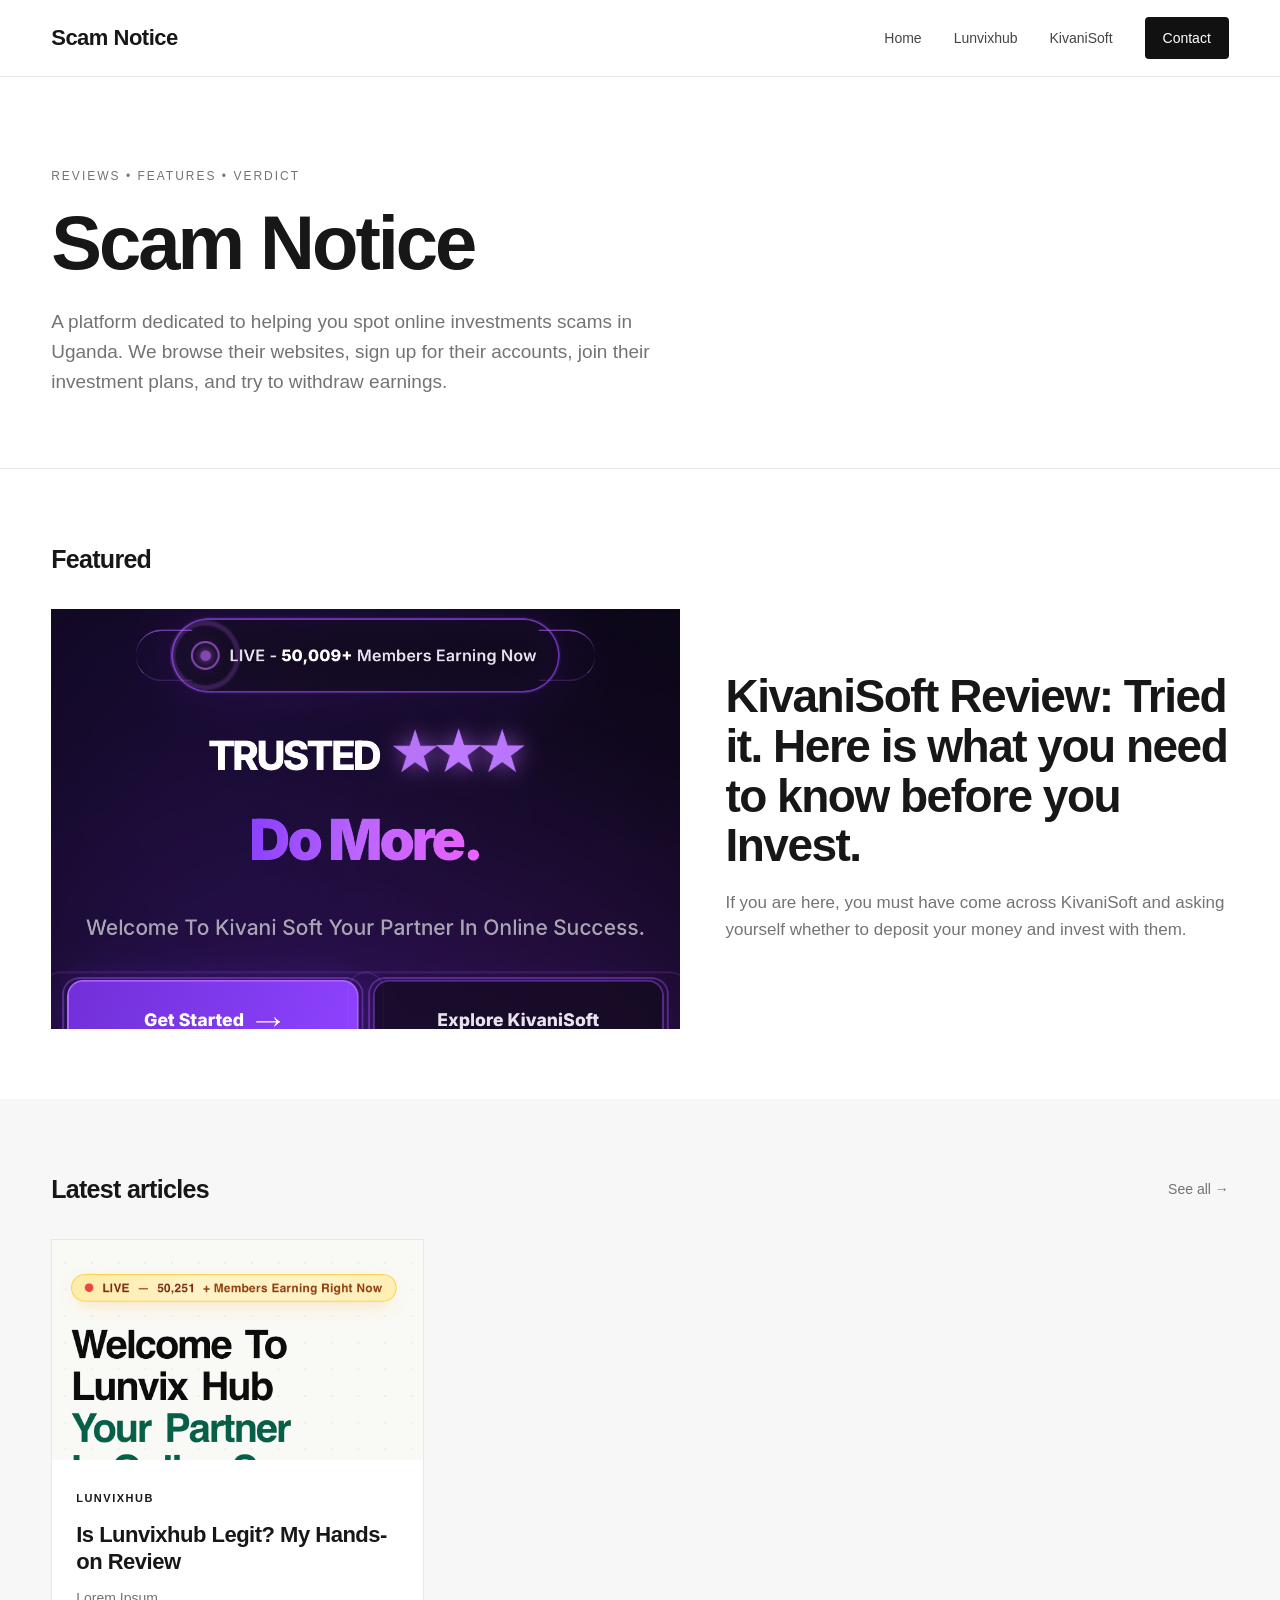
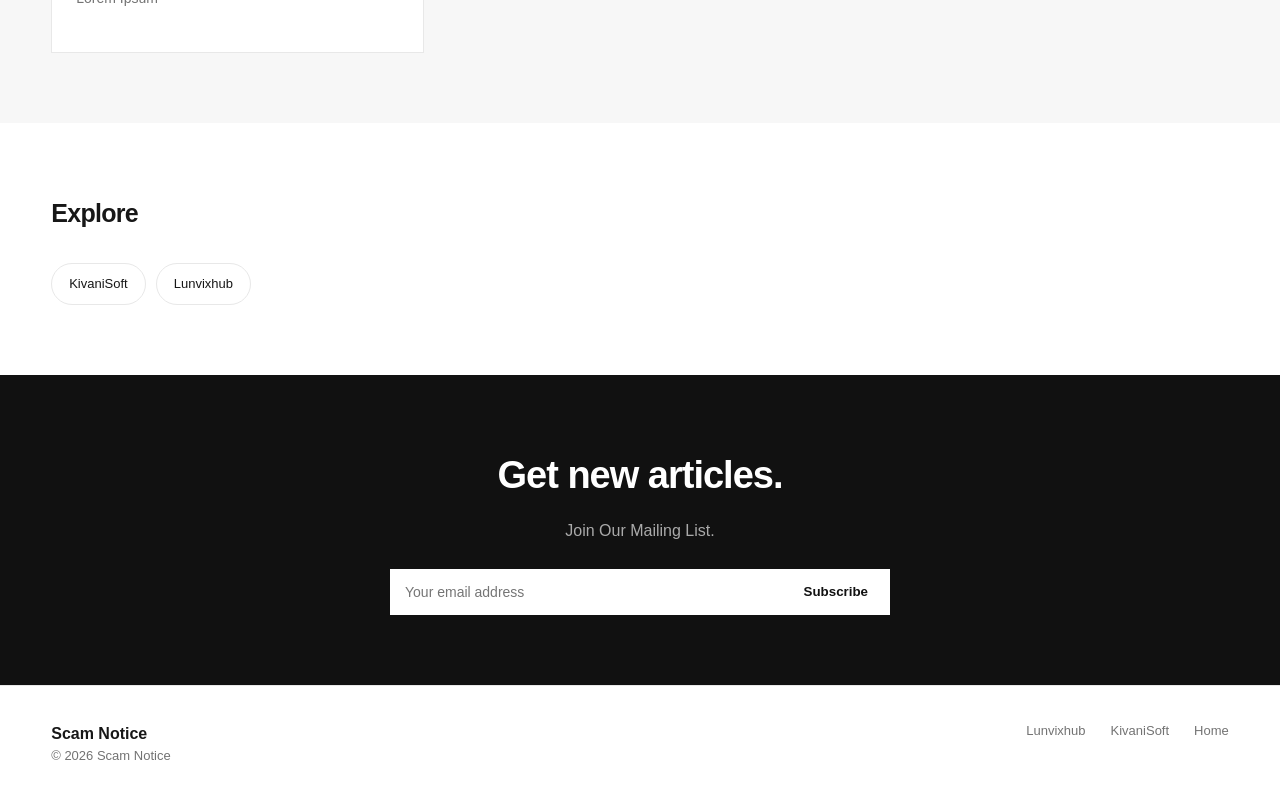
==== index.html @ 10697731 "Add files via upload" ====
<!DOCTYPE html>
<html lang="en">

<head>
    <meta charset="UTF-8">
    <meta name="viewport" content="width=device-width, initial-scale=1.0">

    <title>Scam Notice — Uganda online investment schemes: Legit or Scam?</title>
    <meta name="description" content="A platform dedicated to helping you spot online investments scams in Uganda. We browse their websites, sign up for their accounts, join their investment plans, and try to withdraw earnings.">
    <link rel="stylesheet" href="style.css">

    <meta property="og:title" content="Scam Notice — Uganda online investment schemes: Legit or Scam?">
    <meta property="og:description" content="A platform dedicated to helping you spot online investments scams in Uganda. We browse their websites, sign up for their accounts, join their investment plans, and try to withdraw earnings.">
    <meta property="og:url" content="https://scamnotice.site/">

    <script type="application/ld+json">
    {
        "@context": "https://schema.org",
        "@graph": [
        {
            "@type": "Finance",
            "@id": "https://scamnotice.site/",
            "name": "Scam Notice",
            "url": "https://scamnotice.site/",
            "applicationCategory": "Finance",
            "operatingSystem": "All",
            "description": "A platform dedicated to helping you spot online investments scams in Uganda. We browse their websites, sign up for their accounts, join their investment plans, and try to withdraw earnings.",
            
        },
        {
            "@type": "Organization",
            "@id": "https://scamnotice.site/",
            "name": "Scam Notice",
            "url": "https://scamnotice.site/",
            "knowsAbout": ["Kivanisoft", "Ninosah", "Lunvixhub", "Nexio Trader"]
        }
        ]
    }
  </script>

</head>

<body>

    <header>
        <div class="container nav">

            <a href="#" class="logo">
                Scam Notice
            </a>

            <button class="menu-btn" id="menuBtn">
                ☰
            </button>

            <nav class="nav-links" id="navLinks">
                <a href="index.html">Home</a>
                <a href="lunvixhub-article.html">Lunvixhub</a>
                <a href="kivanisoft-article.html">KivaniSoft</a>
                <a href="mailto:josephkato78@gmail.com" class="subscribe-btn">
                    Contact
                </a>
            </nav>

        </div>
    </header>


    <main>

        <!-- HERO -->

        <section class="hero">
            <div class="container">

                <div class="hero-inner">

                    <div class="eyebrow">
                        Reviews • Features • Verdict
                    </div>

                    <h1>
                        Scam Notice
                    </h1>

                    <p>
                        A platform dedicated to helping you spot online investments scams in Uganda. We browse their
                        websites,
                        sign up for their accounts, join their investment plans, and try to withdraw earnings.
                    </p>

                </div>

            </div>
        </section>


        <!-- FEATURED ARTICLE -->

        <section class="section">

            <div class="container">

                <div class="section-header">
                    <h2 class="section-title">
                        Featured
                    </h2>

                </div>


                <article class="featured">

                    <a href="kivanisoft-article.html">
                        <div class="featured-image">
                            <img src="kivanisoft-homepage.jpeg"
                                alt="Kivanisoft homepage">
                        </div>
                    </a>


                    <div>



                        <h2>
                            KivaniSoft Review: Tried it. Here is what you need to know before you Invest.
                        </h2>

                        <p class="featured-description">
                            If you are here, you must have come across KivaniSoft and asking yourself whether to deposit
                            your money and invest with them.
                        </p>

                    </div>

                </article>

            </div>

        </section>


        <!-- ARTICLES -->

        <section class="section articles" id="articles">

            <div class="container">

                <div class="section-header">

                    <h2 class="section-title">
                        Latest articles
                    </h2>

                    <a href="#" class="view-all">
                        See all →
                    </a>

                </div>


                <div class="article-grid">


                    <article class="article-card">

                        <a href="lunvixhub-article.html">

                            <div class="article-image">
                                <img src="lunvixhub-homepage.jpeg"
                                    alt="Lunvixhub Homepage">
                            </div>

                            <div class="article-content" id="lunvixhub">

                                <div class="category">
                                    LUNVIXHUB
                                </div>

                                <h3>
                                    Is Lunvixhub Legit? My Hands-on Review
                                </h3>

                                <p>
                                    Lorem Ipsum
                                </p>

                            </div>

                        </a>

                    </article>

                </div>

            </div>

        </section>


        <!-- CATEGORIES -->

        <section class="section" id="categories">

            <div class="container">

                <div class="section-header">

                    <h2 class="section-title">
                        Explore
                    </h2>

                </div>

                <div class="categories">

                    <a href="kivanisoft-article.html" class="category-pill">
                        KivaniSoft
                    </a>

                    <a href="lunvixhub-article.html" class="category-pill">
                        Lunvixhub
                    </a>



                </div>

            </div>

        </section>


        <!-- NEWSLETTER -->

        <section class="newsletter" id="newsletter">

            <div class="newsletter-inner">

                <h2>
                    Get new articles.
                </h2>

                <p>
                    Join Our Mailing List.
                </p>

                <form class="newsletter-form">

                    <input type="email" placeholder="Your email address" required>

                    <button type="submit">
                        Subscribe
                    </button>

                </form>

            </div>

        </section>

    </main>


    <!-- FOOTER -->

    <footer id="about">

        <div class="container">

            <div class="footer-inner">

                <div>

                    <div class="footer-logo">
                        Scam Notice
                    </div>

                    <div class="copyright">
                        © 2026 Scam Notice
                    </div>

                </div>

                <div class="footer-links">
                    <a href="lunvixhub-article.html">Lunvixhub</a>
                    <a href="kivanisoft-article.html">KivaniSoft</a>
                    <a href="#">Home</a>
                </div>

            </div>

        </div>

    </footer>

</body>
<script src="script.js"></script>

</html>
---- style.css ----
* {
        margin: 0;
        padding: 0;
        box-sizing: border-box;
    }

    :root {
        --bg: #ffffff;
        --text: #171717;
        --muted: #737373;
        --border: #e8e8e8;
        --soft: #f7f7f7;
        --accent: #111111;
        --max: 1180px;
    }

    html {
        scroll-behavior: smooth;
    }

    body {
        font-family: Arial, Helvetica, sans-serif;
        background: var(--bg);
        color: var(--text);
        line-height: 1.6;
    }
    .images {
        aspect-ratio: 3.5/2.5;
        object-fit: cover;
    }
    a {
        color: inherit;
        text-decoration: none;
    }

    img {
        width: 100%;
        display: block;
    }

    .container {
        width: min(92%, var(--max));
        margin: auto;
    }

    /* ================= HEADER ================= */

    header {
        border-bottom: 1px solid var(--border);
        position: sticky;
        top: 0;
        background: rgba(255,255,255,0.96);
        z-index: 100;
    }

    .nav {
        height: 76px;
        display: flex;
        align-items: center;
        justify-content: space-between;
    }

    .logo {
        font-size: 22px;
        font-weight: 700;
        letter-spacing: -0.5px;
    }

    .nav-links {
        display: flex;
        gap: 32px;
        align-items: center;
    }

    .nav-links a {
        font-size: 14px;
        color: #444;
    }

    .nav-links a:hover {
        color: #000;
    }

    .subscribe-btn {
        background: #111;
        color: white !important;
        padding: 10px 18px;
        border-radius: 4px;
    }

    .menu-btn {
        display: none;
        border: none;
        background: none;
        font-size: 26px;
        cursor: pointer;
    }

    /* ================= HERO ================= */

    .hero {
        padding: 90px 0 70px;
        border-bottom: 1px solid var(--border);
    }

    .hero-inner {
        max-width: 850px;
    }

    .eyebrow {
        text-transform: uppercase;
        font-size: 12px;
        letter-spacing: 2px;
        color: var(--muted);
        margin-bottom: 18px;
    }

    .hero h1 {
        font-size: clamp(42px, 7vw, 76px);
        line-height: 1.02;
        letter-spacing: -3px;
        margin-bottom: 25px;
    }

    .hero p {
        max-width: 650px;
        font-size: 19px;
        color: var(--muted);
    }

    /* ================= FEATURED ================= */

    .section {
        padding: 70px 0;
    }

    .section-header {
        display: flex;
        justify-content: space-between;
        align-items: center;
        margin-bottom: 30px;
    }

    .section-title {
        font-size: 25px;
        letter-spacing: -0.7px;
    }

    .view-all {
        font-size: 14px;
        color: var(--muted);
    }

    .featured {
        display: grid;
        grid-template-columns: 1.25fr 1fr;
        gap: 45px;
        align-items: center;
    }

    .featured-image {
        height: 420px;
        background: #eaeaea;
        overflow: hidden;
    }

    .featured-image img {
        height: 100%;
        object-fit: cover;
    }

    .category {
        display: inline-block;
        font-size: 11px;
        text-transform: uppercase;
        letter-spacing: 1.5px;
        font-weight: 700;
        margin-bottom: 15px;
    }

    .featured h2 {
        font-size: clamp(30px, 4vw, 46px);
        line-height: 1.08;
        letter-spacing: -1.5px;
        margin-bottom: 18px;
    }

    .featured-description {
        color: var(--muted);
        font-size: 17px;
        margin-bottom: 22px;
    }

    .meta {
        color: var(--muted);
        font-size: 13px;
    }

    /* ================= ARTICLES ================= */

    .articles {
        background: var(--soft);
    }

    .article-grid {
        display: grid;
        grid-template-columns: repeat(3, 1fr);
        gap: 30px;
    }

    .article-card {
        background: white;
        border: 1px solid var(--border);
    }

    .article-image {
        height: 220px;
        background: #ddd;
        overflow: hidden;
    }

    .article-image img {
        height: 100%;
        object-fit: cover;
        transition: transform .3s ease;
    }

    .article-card:hover img {
        transform: scale(1.03);
    }

    .article-content {
        padding: 24px;
    }

    .article-card h3 {
        font-size: 22px;
        line-height: 1.2;
        letter-spacing: -.5px;
        margin-bottom: 12px;
    }

    .article-card p {
        color: var(--muted);
        font-size: 14px;
        margin-bottom: 18px;
    }

    /* ================= CATEGORIES ================= */

    .categories {
        display: flex;
        gap: 10px;
        flex-wrap: wrap;
    }

    .category-pill {
        border: 1px solid var(--border);
        padding: 10px 17px;
        font-size: 13px;
        border-radius: 30px;
        transition: .2s;
    }

    .category-pill:hover {
        background: #111;
        color: white;
        border-color: #111;
    }

    /* ================= NEWSLETTER ================= */

    .newsletter {
        background: #111;
        color: white;
        padding: 70px 30px;
        text-align: center;
    }

    .newsletter-inner {
        max-width: 650px;
        margin: auto;
    }

    .newsletter h2 {
        font-size: 38px;
        letter-spacing: -1px;
        margin-bottom: 12px;
    }

    .newsletter p {
        color: #aaa;
        margin-bottom: 25px;
    }

    .newsletter-form {
        display: flex;
        max-width: 500px;
        margin: auto;
    }

    .newsletter-form input {
        flex: 1;
        padding: 15px;
        border: none;
        outline: none;
        font-size: 14px;
    }

    .newsletter-form button {
        padding: 15px 22px;
        border: none;
        background: white;
        color: #111;
        font-weight: 700;
        cursor: pointer;
    }

    /* ================= FOOTER ================= */

    footer {
        border-top: 1px solid var(--border);
        padding: 35px 0;
    }

    .footer-inner {
        display: flex;
        justify-content: space-between;
        gap: 30px;
    }

    .footer-logo {
        font-weight: 700;
    }

    .footer-links {
        display: flex;
        gap: 25px;
        font-size: 13px;
        color: var(--muted);
    }

    .copyright {
        color: var(--muted);
        font-size: 13px;
    }

    /* ================= MOBILE ================= */

    @media (max-width: 800px) {

        .nav {
            height: 68px;
        }

        .menu-btn {
            display: block;
        }

        .nav-links {
            position: absolute;
            top: 68px;
            left: 0;
            width: 100%;
            background: white;
            border-bottom: 1px solid var(--border);

            display: none;
            flex-direction: column;
            align-items: flex-start;
            padding: 25px 4%;
            gap: 20px;
        }

        .nav-links.active {
            display: flex;
        }

        .subscribe-btn {
            width: 100%;
            text-align: center;
        }

        .hero {
            padding: 60px 0;
        }

        .hero h1 {
            letter-spacing: -2px;
        }

        .featured {
            grid-template-columns: 1fr;
            gap: 25px;
        }

        .featured-image {
            height: 280px;
        }

        .article-grid {
            grid-template-columns: 1fr;
        }

        .article-image {
            height: 240px;
        }

        .section {
            padding: 50px 0;
        }

        .section-header {
            margin-bottom: 22px;
        }

        .newsletter {
            padding: 55px 20px;
        }

        .newsletter h2 {
            font-size: 30px;
        }

        .newsletter-form {
            flex-direction: column;
            gap: 8px;
        }

        .footer-inner {
            flex-direction: column;
        }

        .footer-links {
            flex-wrap: wrap;
        }
    }
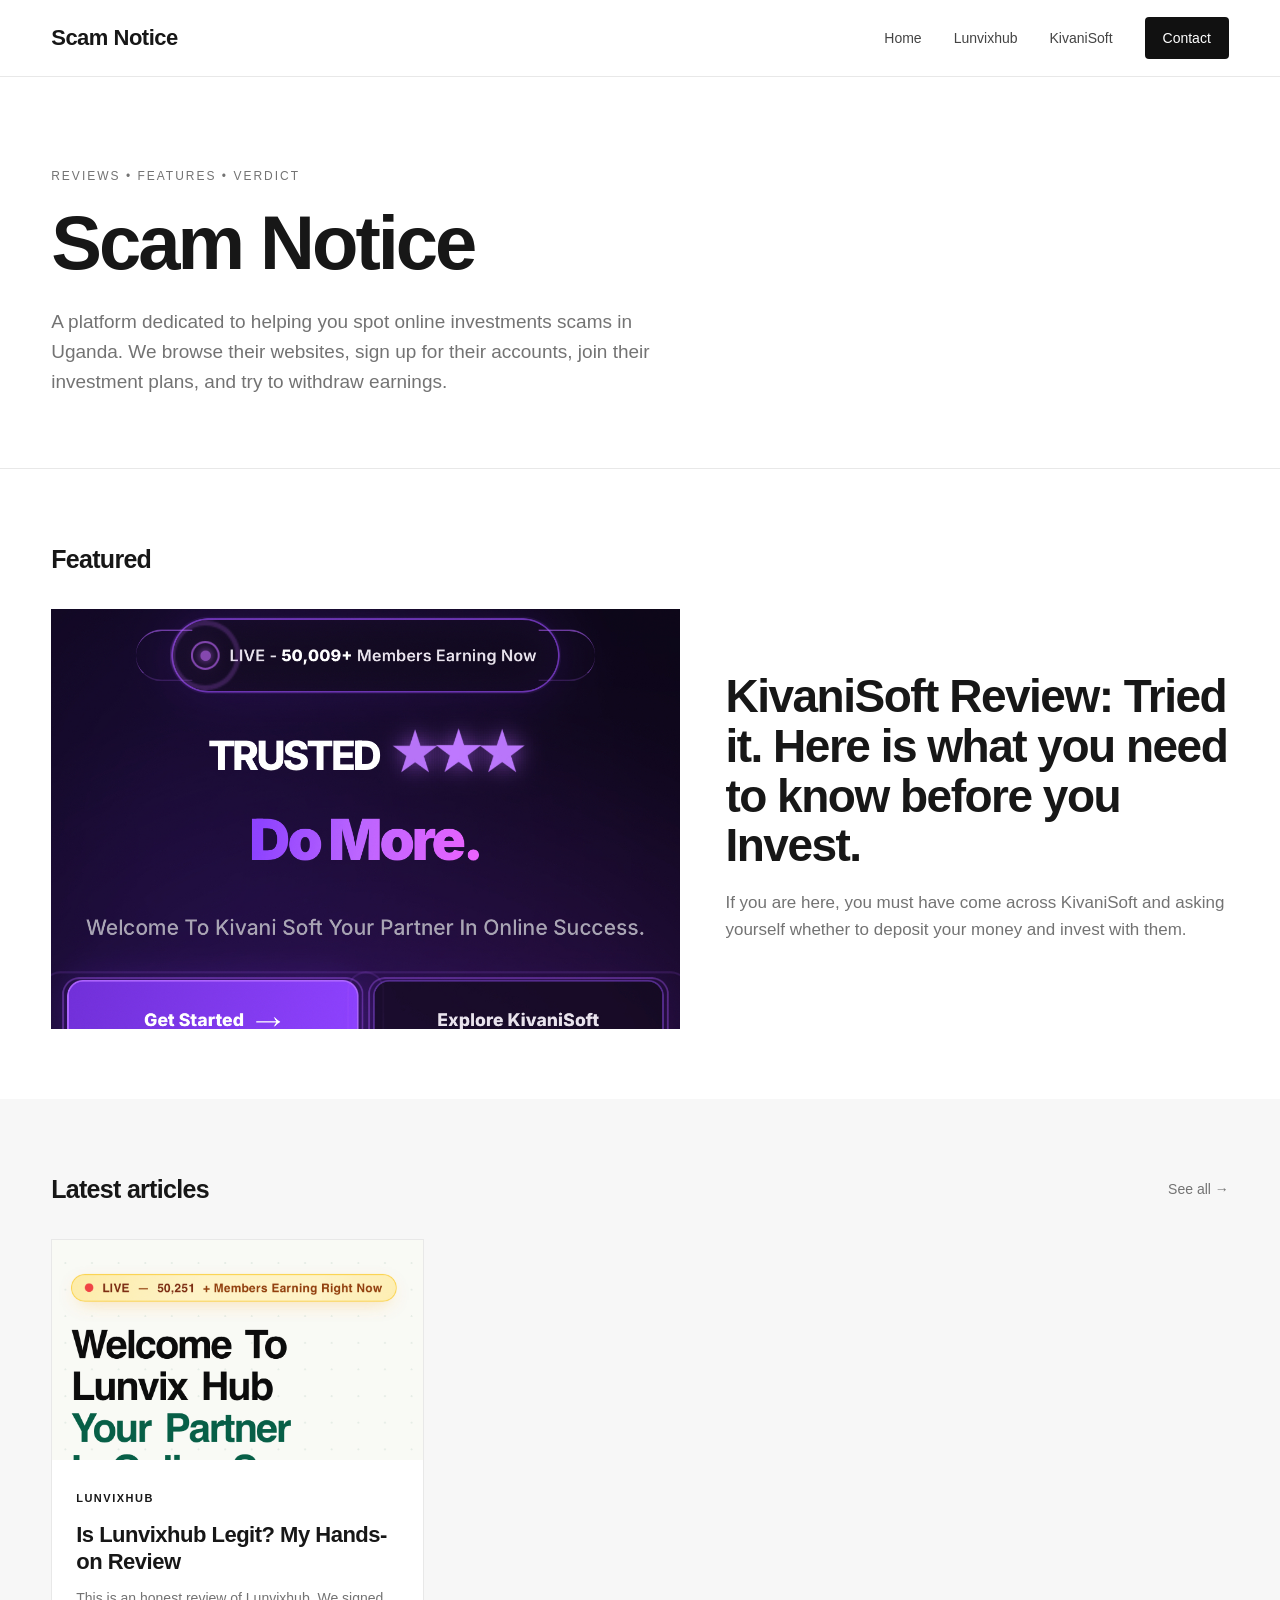
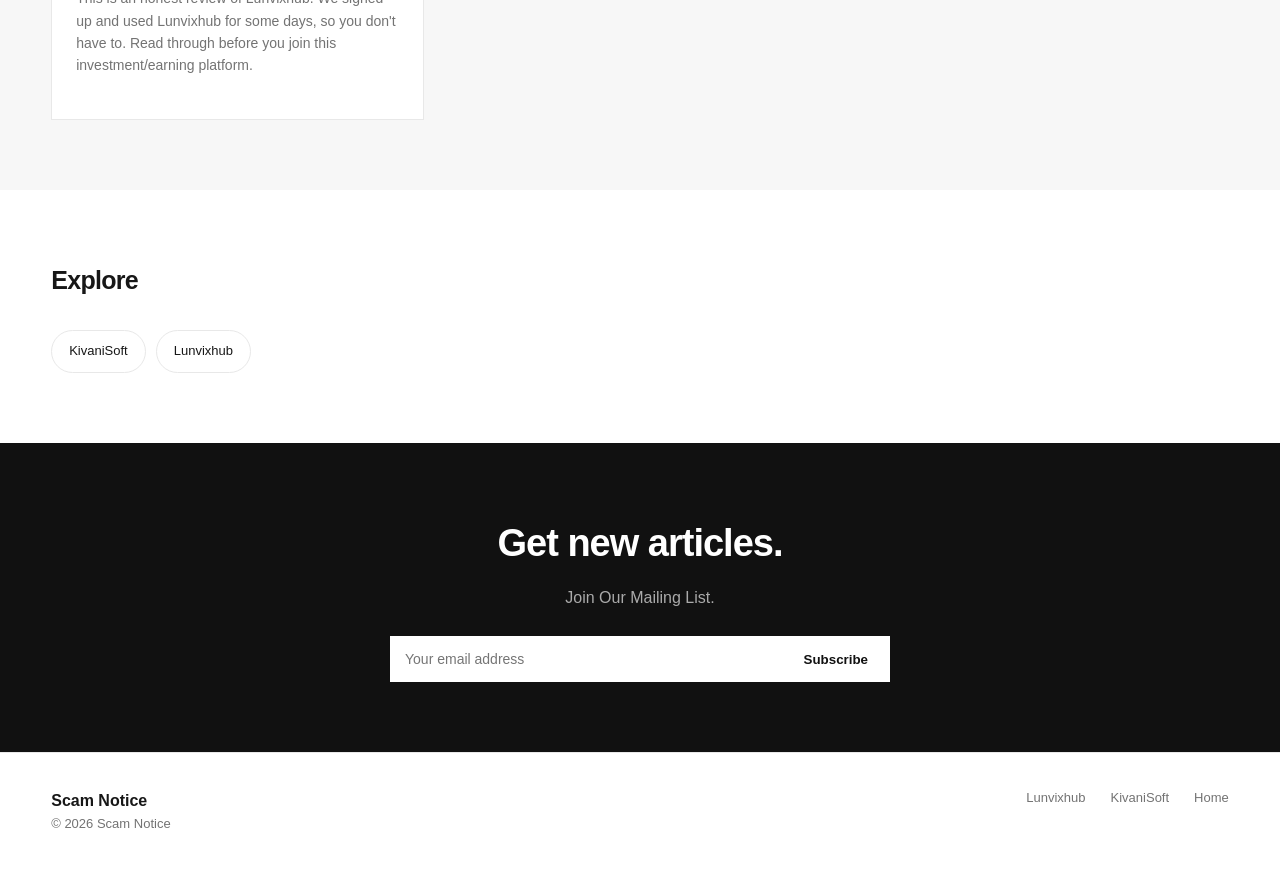
==== commit 04856ef2: "Fix HTML encoding issues in index.html" ====
--- a/index.html
+++ b/index.html
@@ -183,7 +183,7 @@
                                 </h3>
 
                                 <p>
-                                    Lorem Ipsum
+                                    This is an honest review of Lunvixhub. We signed up and used Lunvixhub for some days, so you don't have to. Read through before you join this investment/earning platform.
                                 </p>
 
                             </div>
@@ -298,4 +298,4 @@
 </body>
 <script src="script.js"></script>
 
-</html>+</html>
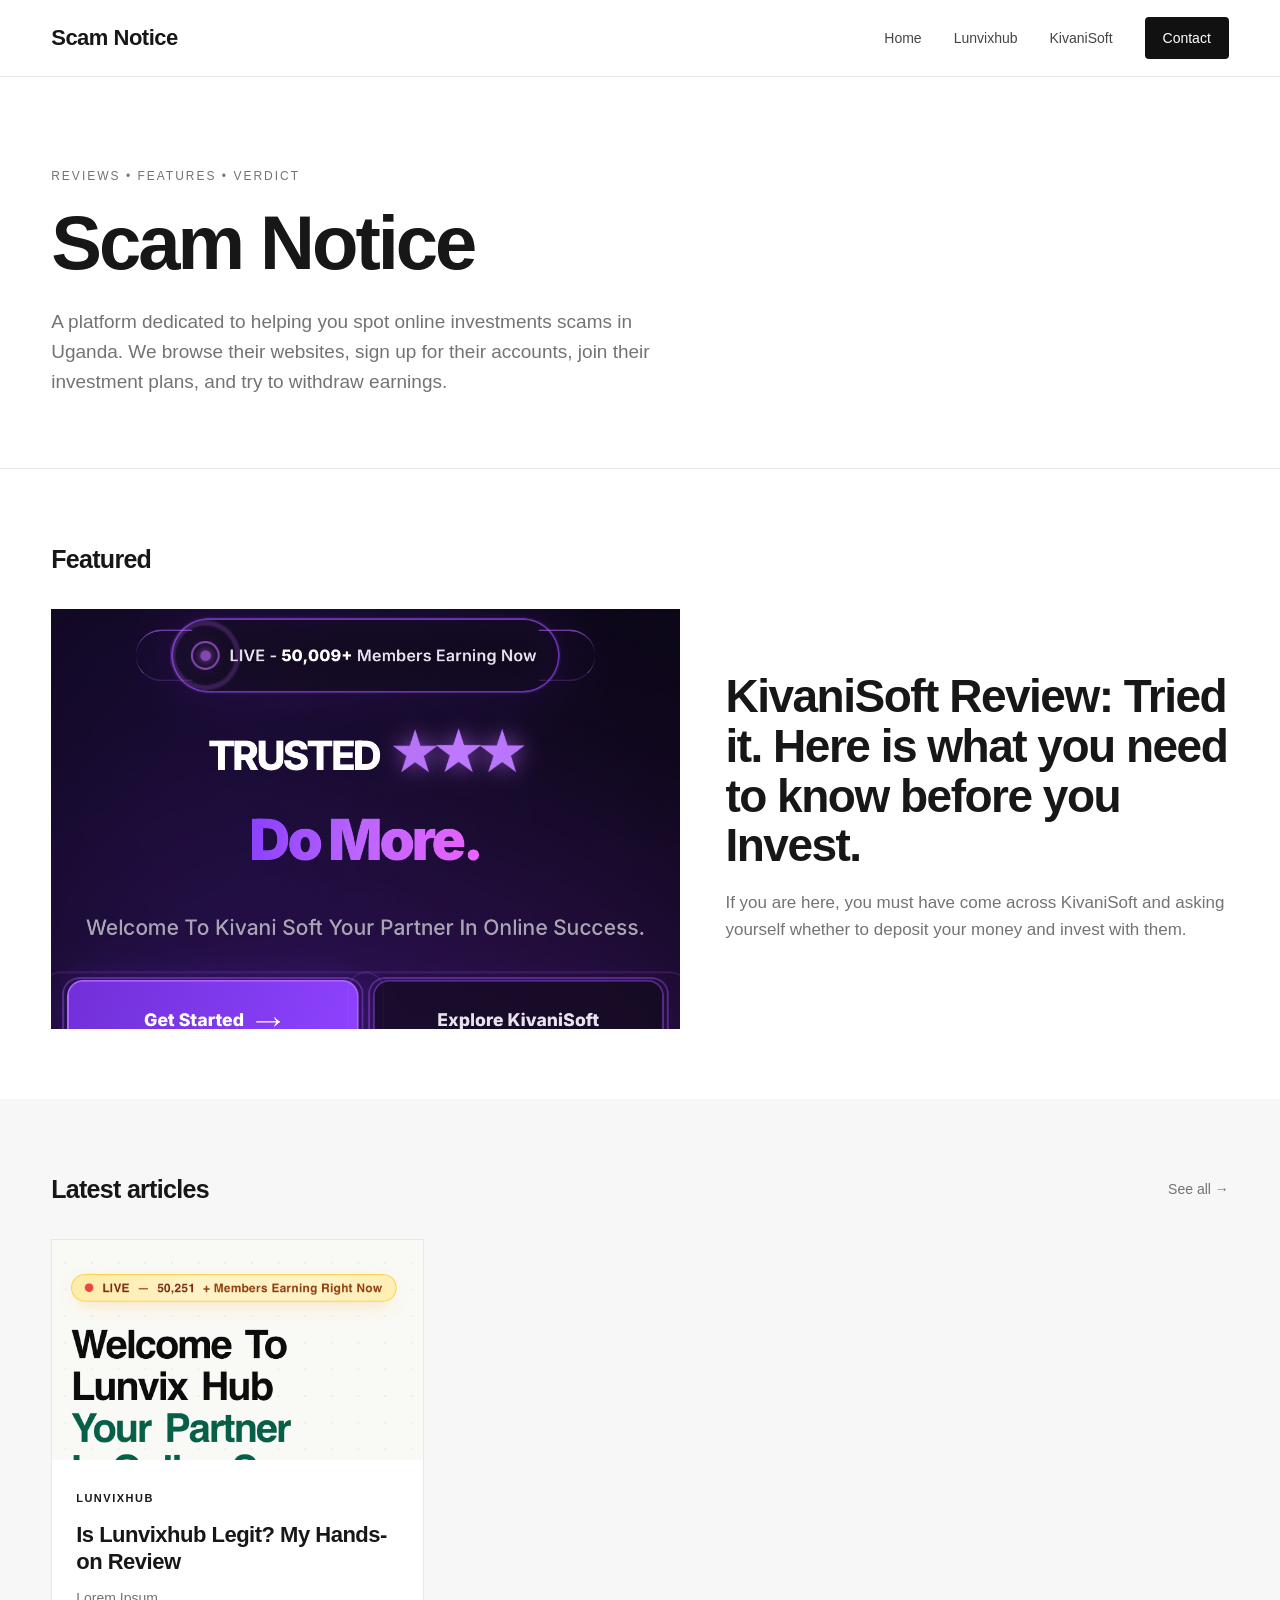
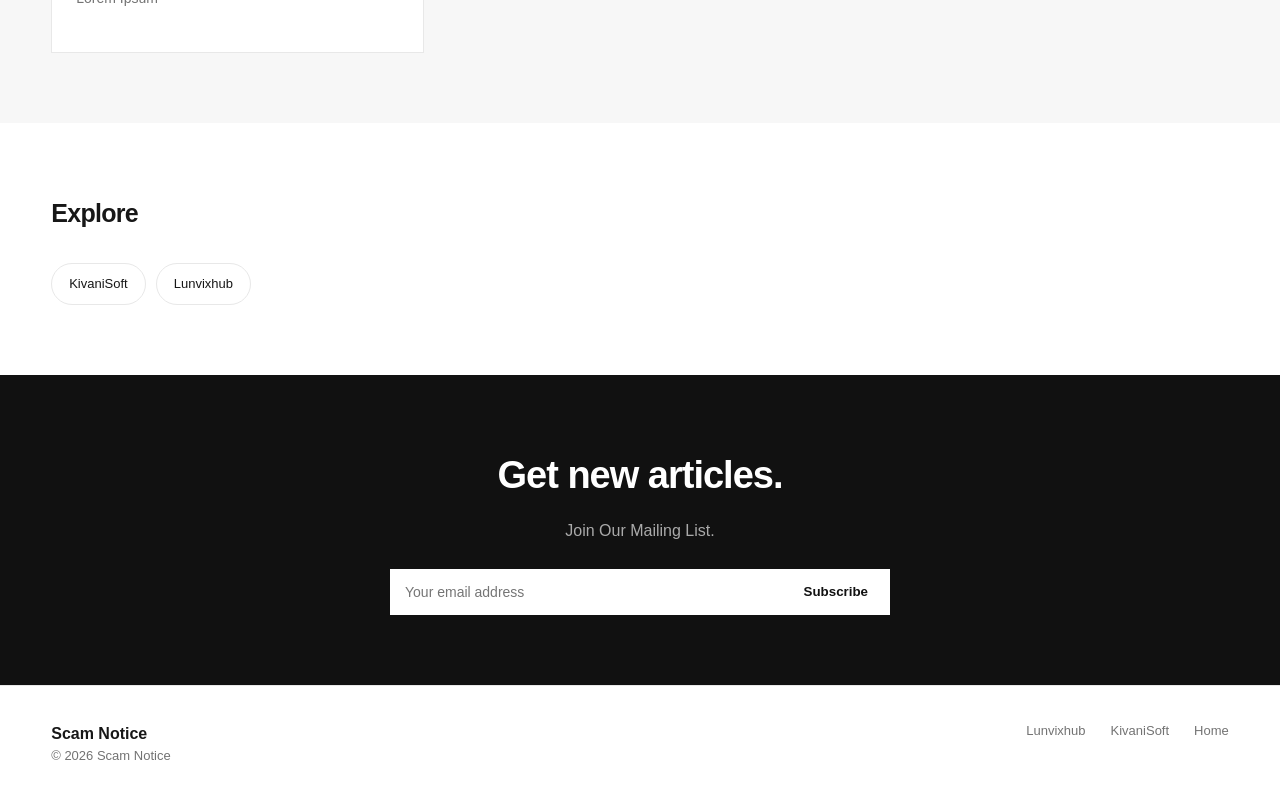
==== commit 1110aa11: "Add files via upload" ====
--- a/index.html
+++ b/index.html
@@ -6,37 +6,38 @@
     <meta name="viewport" content="width=device-width, initial-scale=1.0">
 
     <title>Scam Notice — Uganda online investment schemes: Legit or Scam?</title>
-    <meta name="description" content="A platform dedicated to helping you spot online investments scams in Uganda. We browse their websites, sign up for their accounts, join their investment plans, and try to withdraw earnings.">
+    <meta name="description"
+        content="A platform dedicated to helping you spot online investments scams in Uganda. We browse their websites, sign up for their accounts, join their investment plans, and try to withdraw earnings.">
     <link rel="stylesheet" href="style.css">
+    <link rel="canonical" href="https://scamnotice.site/">
 
     <meta property="og:title" content="Scam Notice — Uganda online investment schemes: Legit or Scam?">
-    <meta property="og:description" content="A platform dedicated to helping you spot online investments scams in Uganda. We browse their websites, sign up for their accounts, join their investment plans, and try to withdraw earnings.">
+    <meta property="og:description"
+        content="A platform dedicated to helping you spot online investments scams in Uganda. We browse their websites, sign up for their accounts, join their investment plans, and try to withdraw earnings.">
     <meta property="og:url" content="https://scamnotice.site/">
 
     <script type="application/ld+json">
     {
         "@context": "https://schema.org",
         "@graph": [
-        {
-            "@type": "Finance",
-            "@id": "https://scamnotice.site/",
-            "name": "Scam Notice",
-            "url": "https://scamnotice.site/",
-            "applicationCategory": "Finance",
-            "operatingSystem": "All",
-            "description": "A platform dedicated to helping you spot online investments scams in Uganda. We browse their websites, sign up for their accounts, join their investment plans, and try to withdraw earnings.",
-            
-        },
-        {
-            "@type": "Organization",
-            "@id": "https://scamnotice.site/",
-            "name": "Scam Notice",
-            "url": "https://scamnotice.site/",
-            "knowsAbout": ["Kivanisoft", "Ninosah", "Lunvixhub", "Nexio Trader"]
-        }
+            {
+                "@type": "WebSite",
+                "@id": "https://scamnotice.site/#website",
+                "url": "https://scamnotice.site/",
+                "name": "Scam Notice",
+                "description": "A platform dedicated to helping you spot online investments scams in Uganda. We browse their websites, sign up for their accounts, join their investment plans, and try to withdraw earnings.",
+                "inLanguage": "en-US"
+            },
+            {
+                "@type": "Organization",
+                "@id": "https://scamnotice.site/#organization",
+                "name": "Scam Notice",
+                "url": "https://scamnotice.site/",
+                "knowsAbout": ["Kivanisoft", "Ninosah", "Lunvixhub", "Nexio Trader"]
+            }
         ]
     }
-  </script>
+    </script>
 
 </head>
 
@@ -113,8 +114,7 @@
 
                     <a href="kivanisoft-article.html">
                         <div class="featured-image">
-                            <img src="kivanisoft-homepage.jpeg"
-                                alt="Kivanisoft homepage">
+                            <img src="kivanisoft-homepage.jpeg" alt="Kivanisoft homepage">
                         </div>
                     </a>
 
@@ -168,8 +168,7 @@
                         <a href="lunvixhub-article.html">
 
                             <div class="article-image">
-                                <img src="lunvixhub-homepage.jpeg"
-                                    alt="Lunvixhub Homepage">
+                                <img src="lunvixhub-homepage.jpeg" alt="Lunvixhub Homepage">
                             </div>
 
                             <div class="article-content" id="lunvixhub">
@@ -183,7 +182,7 @@
                                 </h3>
 
                                 <p>
-                                    This is an honest review of Lunvixhub. We signed up and used Lunvixhub for some days, so you don't have to. Read through before you join this investment/earning platform.
+                                    Lorem Ipsum
                                 </p>
 
                             </div>
@@ -298,4 +297,4 @@
 </body>
 <script src="script.js"></script>
 
-</html>
+</html>
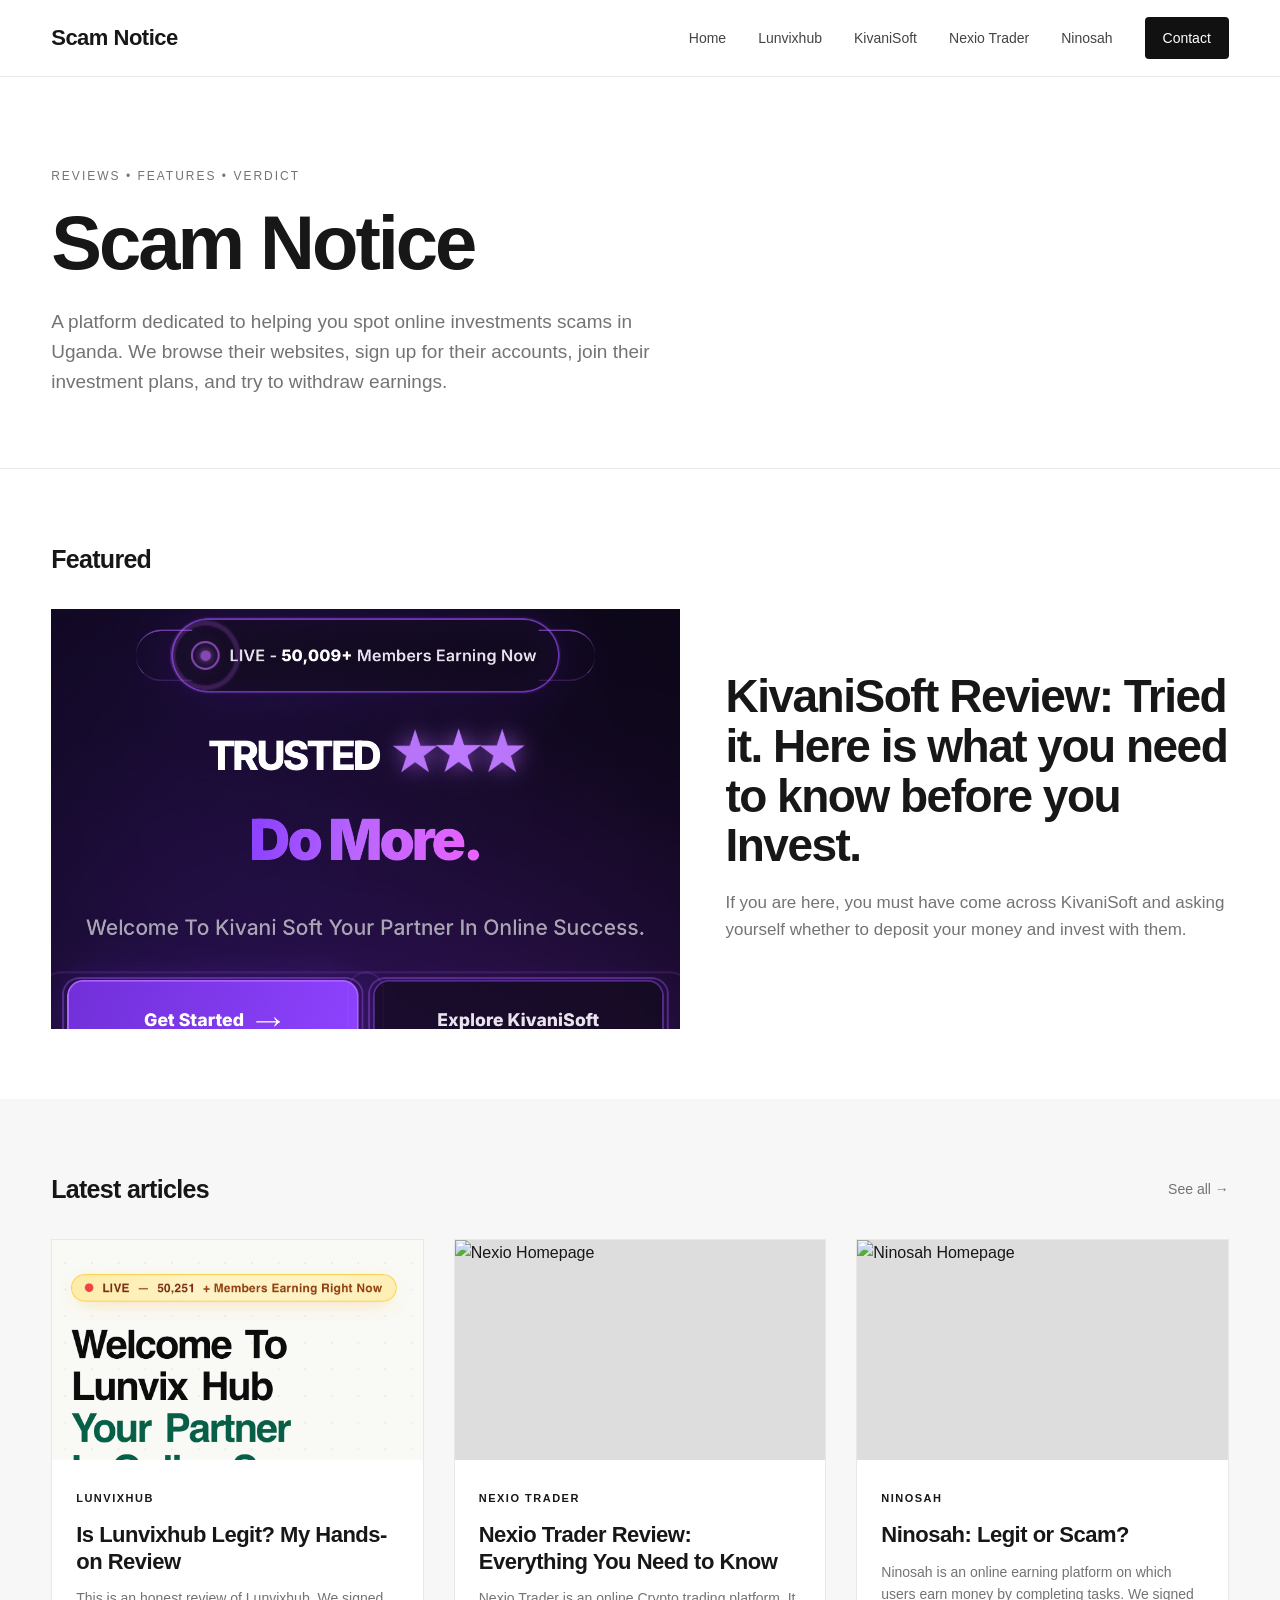
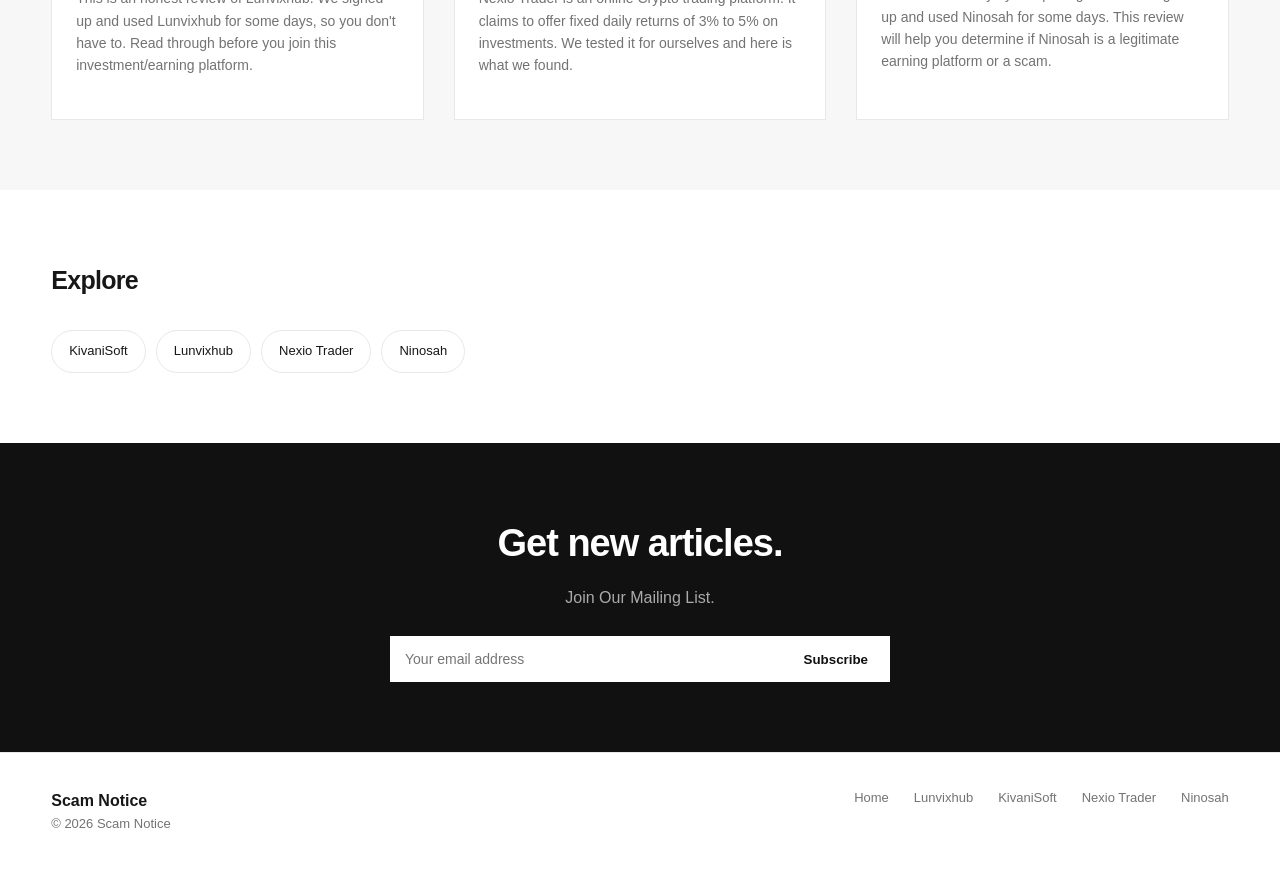
==== commit 3ee26903: "Add files via upload" ====
--- a/index.html
+++ b/index.html
@@ -10,6 +10,8 @@
         content="A platform dedicated to helping you spot online investments scams in Uganda. We browse their websites, sign up for their accounts, join their investment plans, and try to withdraw earnings.">
     <link rel="stylesheet" href="style.css">
     <link rel="canonical" href="https://scamnotice.site/">
+    <link rel="shortcut icon" href="scamnotice-logo.ico" type="image/x-icon">
+    <link rel="apple-touch-icon" href="scamnotice-logo.png">
 
     <meta property="og:title" content="Scam Notice — Uganda online investment schemes: Legit or Scam?">
     <meta property="og:description"
@@ -58,6 +60,8 @@
                 <a href="index.html">Home</a>
                 <a href="lunvixhub-article.html">Lunvixhub</a>
                 <a href="kivanisoft-article.html">KivaniSoft</a>
+                <a href="nexio-trader-article.html">Nexio Trader</a>
+                <a href="ninosah-article.html">Ninosah</a>
                 <a href="mailto:josephkato78@gmail.com" class="subscribe-btn">
                     Contact
                 </a>
@@ -153,7 +157,7 @@
                         Latest articles
                     </h2>
 
-                    <a href="#" class="view-all">
+                    <a href="nexio-trader-article.html" class="view-all">
                         See all →
                     </a>
 
@@ -182,7 +186,65 @@
                                 </h3>
 
                                 <p>
-                                    Lorem Ipsum
+                                    This is an honest review of Lunvixhub. We signed up and used Lunvixhub for some days, so you
+                            don't have to.
+                            Read through before you join this investment/earning platform.
+                                </p>
+
+                            </div>
+
+                        </a>
+
+                    </article>
+
+                    <article class="article-card">
+
+                        <a href="nexio-trader-article.html">
+
+                            <div class="article-image">
+                                <img src="nexio-trader-homepage.jpeg" alt="Nexio Homepage">
+                            </div>
+
+                            <div class="article-content" id="nexio">
+
+                                <div class="category">
+                                    NEXIO TRADER
+                                </div>
+
+                                <h3>
+                                    Nexio Trader Review: Everything You Need to Know
+                                </h3>
+
+                                <p>
+                                    Nexio Trader is an online Crypto trading platform. It claims to offer fixed daily returns of 3% to 5% on investments. We tested it for ourselves and here is what we found.
+                                </p>
+
+                            </div>
+
+                        </a>
+
+                    </article>
+
+                     <article class="article-card">
+
+                        <a href="ninosah-article.html">
+
+                            <div class="article-image">
+                                <img src="ninosah-homepage.jpeg" alt="Ninosah Homepage">
+                            </div>
+
+                            <div class="article-content" id="ninosah">
+
+                                <div class="category">
+                                    NINOSAH
+                                </div>
+
+                                <h3>
+                                    Ninosah: Legit or Scam?
+                                </h3>
+
+                                <p>
+                                    Ninosah is an online earning platform on which users earn money by completing tasks. We signed up and used Ninosah for some days. This review will help you determine if Ninosah is a legitimate earning platform or a scam.
                                 </p>
 
                             </div>
@@ -222,6 +284,14 @@
                         Lunvixhub
                     </a>
 
+                    <a href="nexio-trader-article.html" class="category-pill">
+                        Nexio Trader
+                    </a>
+
+                    <a href="ninosah-article.html" class="category-pill">
+                        Ninosah
+                    </a>
+
 
 
                 </div>
@@ -283,9 +353,11 @@
                 </div>
 
                 <div class="footer-links">
+                    <a href="index.html">Home</a>
                     <a href="lunvixhub-article.html">Lunvixhub</a>
                     <a href="kivanisoft-article.html">KivaniSoft</a>
-                    <a href="#">Home</a>
+                    <a href="nexio-trader-article.html">Nexio Trader</a>
+                    <a href="ninosah-article.html">Ninosah</a>
                 </div>
 
             </div>
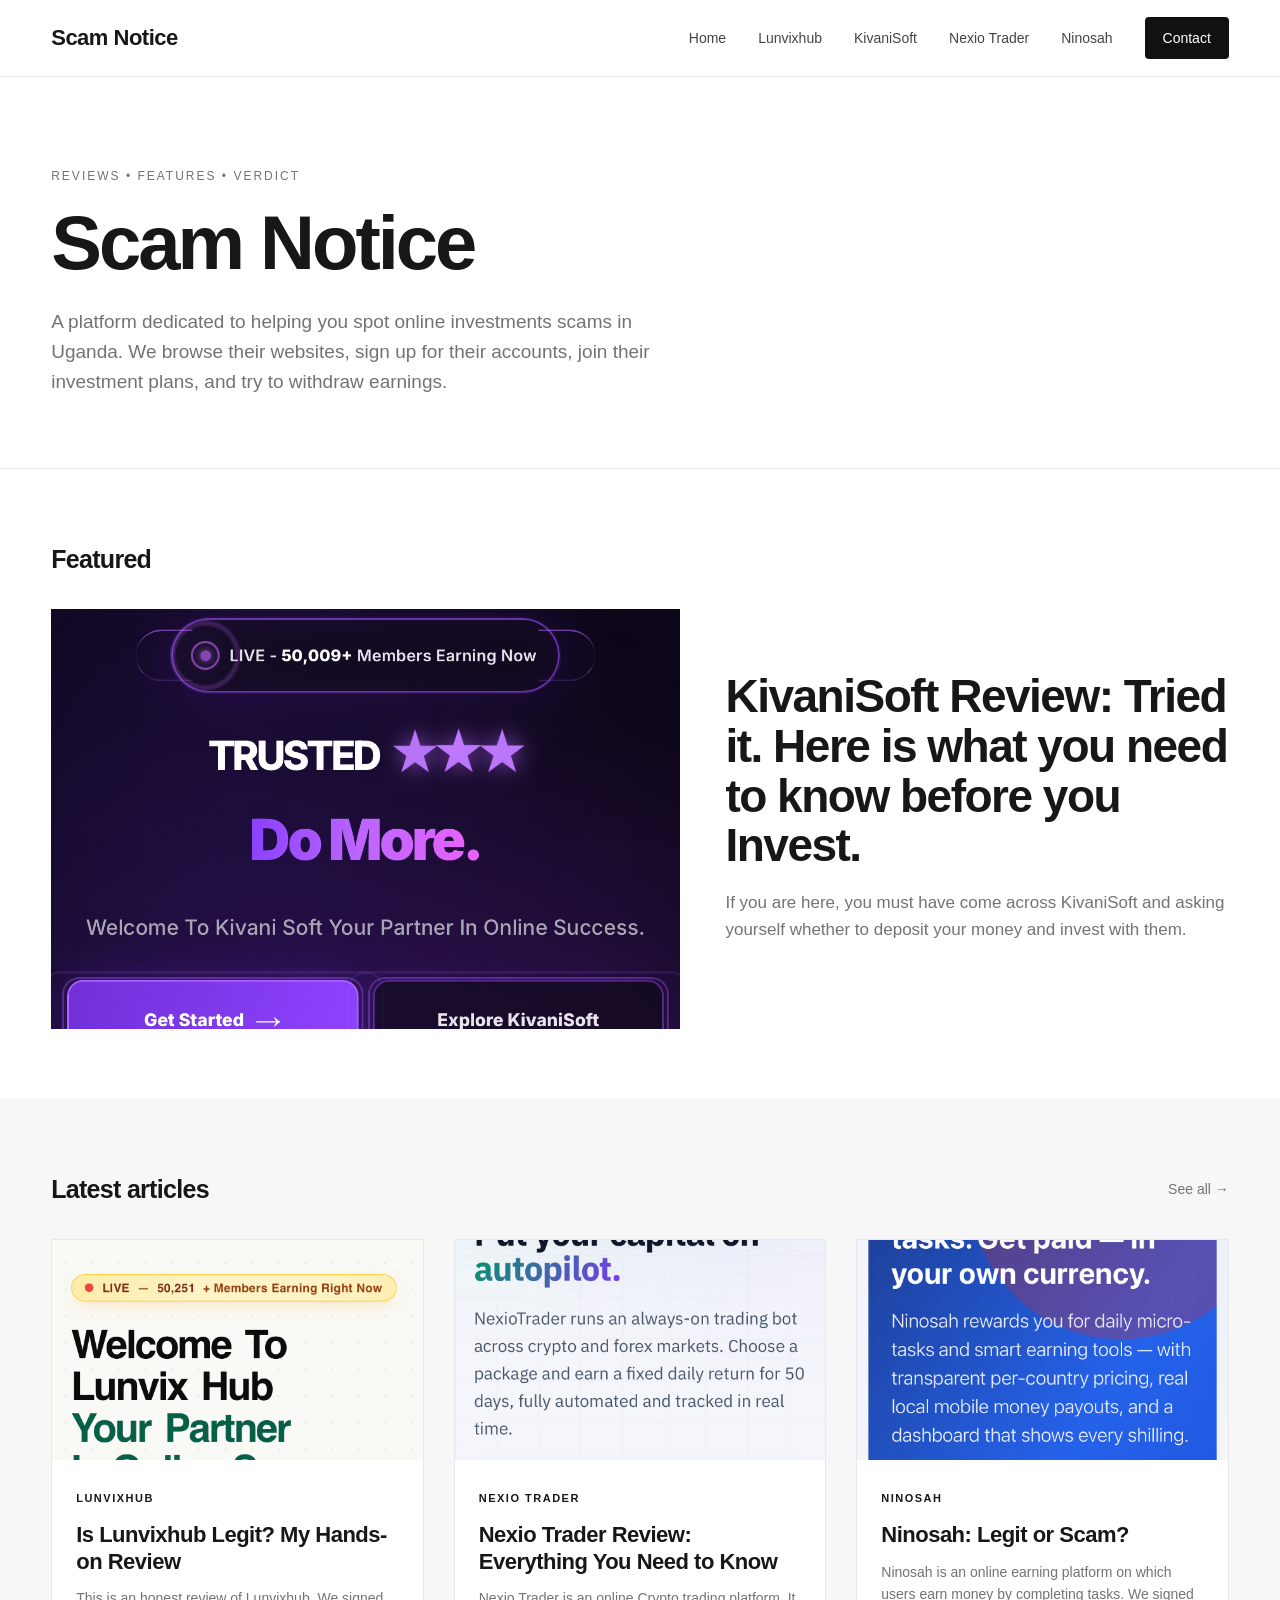
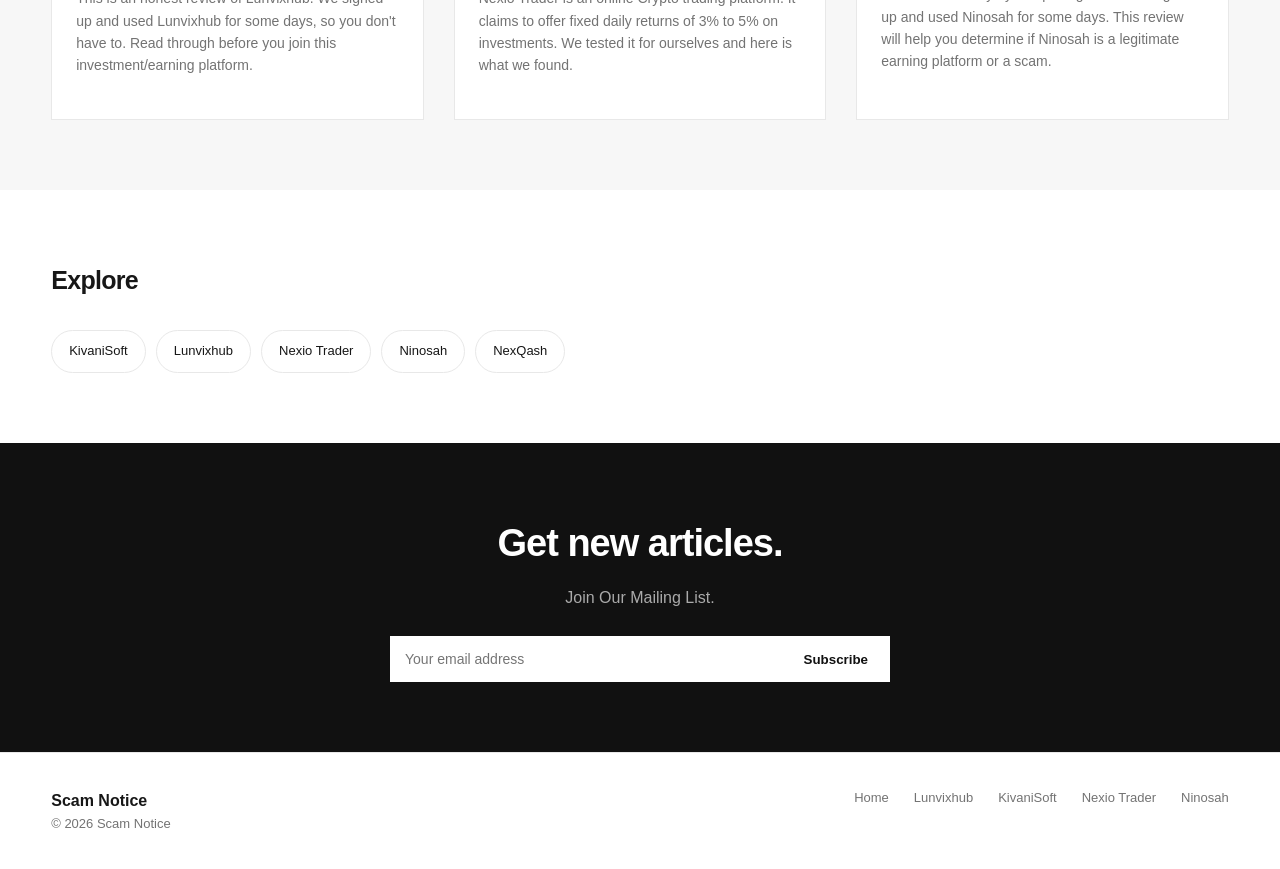
==== commit ef836b02: "Add files via upload" ====
--- a/index.html
+++ b/index.html
@@ -186,9 +186,10 @@
                                 </h3>
 
                                 <p>
-                                    This is an honest review of Lunvixhub. We signed up and used Lunvixhub for some days, so you
-                            don't have to.
-                            Read through before you join this investment/earning platform.
+                                    This is an honest review of Lunvixhub. We signed up and used Lunvixhub for some
+                                    days, so you
+                                    don't have to.
+                                    Read through before you join this investment/earning platform.
                                 </p>
 
                             </div>
@@ -216,7 +217,9 @@
                                 </h3>
 
                                 <p>
-                                    Nexio Trader is an online Crypto trading platform. It claims to offer fixed daily returns of 3% to 5% on investments. We tested it for ourselves and here is what we found.
+                                    Nexio Trader is an online Crypto trading platform. It claims to offer fixed daily
+                                    returns of 3% to 5% on investments. We tested it for ourselves and here is what we
+                                    found.
                                 </p>
 
                             </div>
@@ -225,7 +228,7 @@
 
                     </article>
 
-                     <article class="article-card">
+                    <article class="article-card">
 
                         <a href="ninosah-article.html">
 
@@ -244,7 +247,9 @@
                                 </h3>
 
                                 <p>
-                                    Ninosah is an online earning platform on which users earn money by completing tasks. We signed up and used Ninosah for some days. This review will help you determine if Ninosah is a legitimate earning platform or a scam.
+                                    Ninosah is an online earning platform on which users earn money by completing tasks.
+                                    We signed up and used Ninosah for some days. This review will help you determine if
+                                    Ninosah is a legitimate earning platform or a scam.
                                 </p>
 
                             </div>
@@ -292,7 +297,9 @@
                         Ninosah
                     </a>
 
-
+                    <a href="nexqash-review.html" class="category-pill">
+                        NexQash
+                    </a>
 
                 </div>
 
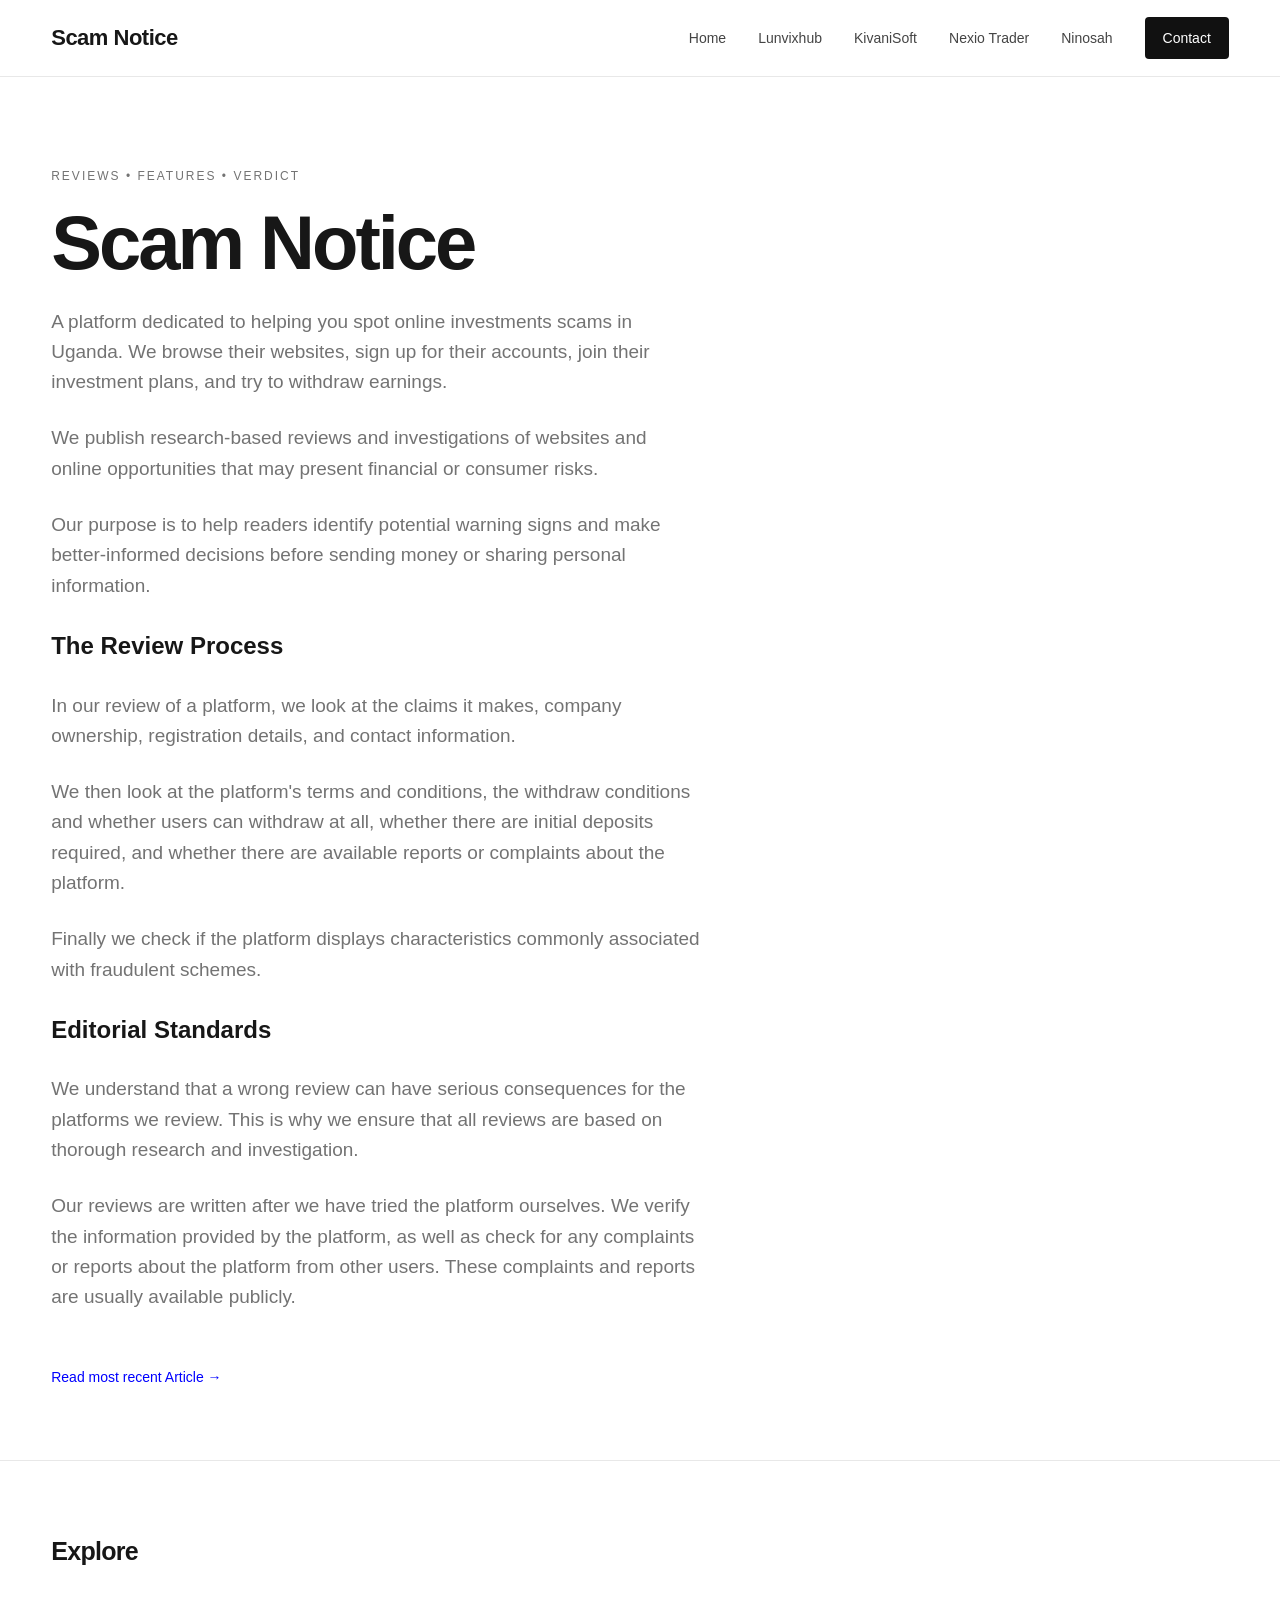
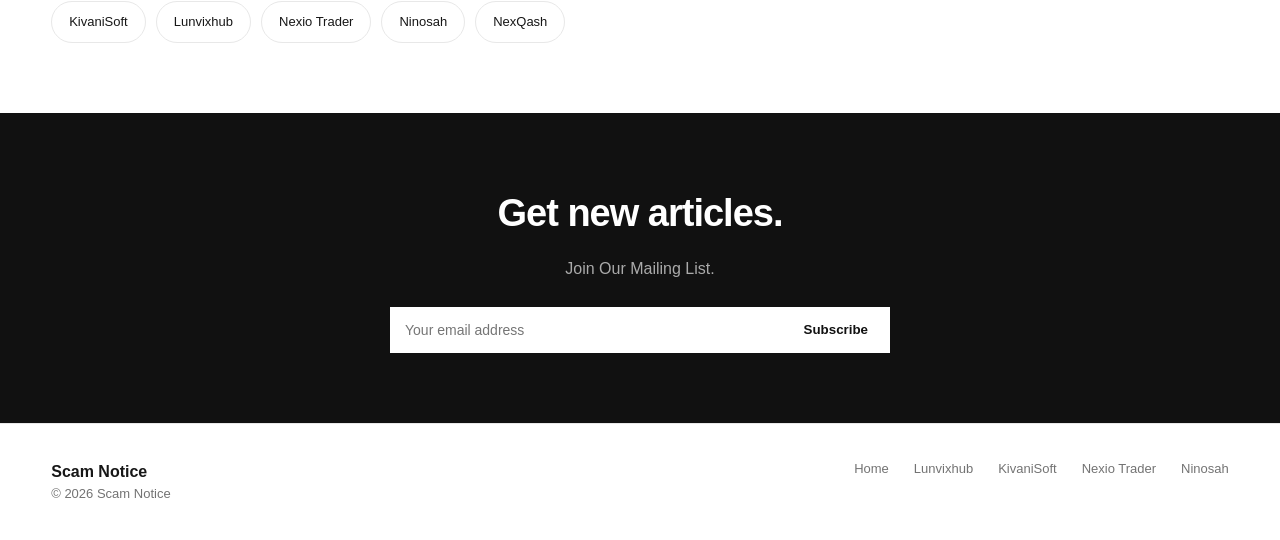
==== commit 173df236: "Add files via upload" ====
--- a/index.html
+++ b/index.html
@@ -92,176 +92,31 @@
                         A platform dedicated to helping you spot online investments scams in Uganda. We browse their
                         websites,
                         sign up for their accounts, join their investment plans, and try to withdraw earnings.
-                    </p>
-
-                </div>
-
-            </div>
-        </section>
-
-
-        <!-- FEATURED ARTICLE -->
-
-        <section class="section">
-
-            <div class="container">
-
-                <div class="section-header">
-                    <h2 class="section-title">
-                        Featured
-                    </h2>
-
-                </div>
-
-
-                <article class="featured">
-
-                    <a href="kivanisoft-article.html">
-                        <div class="featured-image">
-                            <img src="kivanisoft-homepage.jpeg" alt="Kivanisoft homepage">
-                        </div>
-                    </a>
-
-
-                    <div>
-
-
-
-                        <h2>
-                            KivaniSoft Review: Tried it. Here is what you need to know before you Invest.
-                        </h2>
-
-                        <p class="featured-description">
-                            If you are here, you must have come across KivaniSoft and asking yourself whether to deposit
-                            your money and invest with them.
-                        </p>
-
-                    </div>
-
-                </article>
-
-            </div>
-
-        </section>
-
-
-        <!-- ARTICLES -->
-
-        <section class="section articles" id="articles">
-
-            <div class="container">
-
-                <div class="section-header">
-
-                    <h2 class="section-title">
-                        Latest articles
-                    </h2>
-
-                    <a href="nexio-trader-article.html" class="view-all">
-                        See all →
-                    </a>
-
-                </div>
-
-
-                <div class="article-grid">
-
-
-                    <article class="article-card">
-
-                        <a href="lunvixhub-article.html">
-
-                            <div class="article-image">
-                                <img src="lunvixhub-homepage.jpeg" alt="Lunvixhub Homepage">
-                            </div>
-
-                            <div class="article-content" id="lunvixhub">
-
-                                <div class="category">
-                                    LUNVIXHUB
-                                </div>
-
-                                <h3>
-                                    Is Lunvixhub Legit? My Hands-on Review
-                                </h3>
-
-                                <p>
-                                    This is an honest review of Lunvixhub. We signed up and used Lunvixhub for some
-                                    days, so you
-                                    don't have to.
-                                    Read through before you join this investment/earning platform.
-                                </p>
-
-                            </div>
-
-                        </a>
-
-                    </article>
-
-                    <article class="article-card">
-
-                        <a href="nexio-trader-article.html">
-
-                            <div class="article-image">
-                                <img src="nexio-trader-homepage.jpeg" alt="Nexio Homepage">
-                            </div>
-
-                            <div class="article-content" id="nexio">
-
-                                <div class="category">
-                                    NEXIO TRADER
-                                </div>
-
-                                <h3>
-                                    Nexio Trader Review: Everything You Need to Know
-                                </h3>
-
-                                <p>
-                                    Nexio Trader is an online Crypto trading platform. It claims to offer fixed daily
-                                    returns of 3% to 5% on investments. We tested it for ourselves and here is what we
-                                    found.
-                                </p>
-
-                            </div>
-
-                        </a>
-
-                    </article>
-
-                    <article class="article-card">
-
-                        <a href="ninosah-article.html">
-
-                            <div class="article-image">
-                                <img src="ninosah-homepage.jpeg" alt="Ninosah Homepage">
-                            </div>
-
-                            <div class="article-content" id="ninosah">
-
-                                <div class="category">
-                                    NINOSAH
-                                </div>
-
-                                <h3>
-                                    Ninosah: Legit or Scam?
-                                </h3>
-
-                                <p>
-                                    Ninosah is an online earning platform on which users earn money by completing tasks.
-                                    We signed up and used Ninosah for some days. This review will help you determine if
-                                    Ninosah is a legitimate earning platform or a scam.
-                                </p>
-
-                            </div>
-
-                        </a>
-
-                    </article>
-
-                </div>
-
-            </div>
-
+                    </p> <br>
+                    <p>We publish research-based reviews and investigations of websites and online opportunities that may 
+                        present financial or consumer risks.</p><br>
+                    <p>Our purpose is to help readers identify potential warning signs and make better-informed decisions
+                         before sending money or sharing personal information.</p><br>
+
+                    <h2>The Review Process</h2><br>
+                    <p>In our review of a platform, we look at the claims it makes, company ownership, registration details, and contact information.
+
+                    </p><br>
+                    <p>We then look at the platform's terms and conditions, the withdraw conditions and whether users can withdraw at all, 
+                        whether there are initial deposits required, and whether there are available reports or complaints about the platform.</p><br>
+                    <p>Finally we check if the platform displays characteristics commonly associated with fraudulent schemes.</p><br>
+                    <h2>Editorial Standards</h2><br>
+                    <p>We understand that a wrong review can have serious consequences for the platforms we review. This is why we ensure that all 
+                        reviews are based on thorough research and investigation.</p><br>
+                    <p>Our reviews are written after we have tried the platform ourselves. We verify the information provided by the platform, as well as 
+                        check for any complaints or reports about the platform from other users. These complaints and reports are usually available publicly.</p><br>
+                    </p><br>
+                <a href="kivanisoft-article.html" class="view-all">
+                        Read most recent Article →
+                    </a>
+                </div>
+
+            </div>
         </section>
 
 
--- a/style.css
+++ b/style.css
@@ -149,7 +149,7 @@
 
     .view-all {
         font-size: 14px;
-        color: var(--muted);
+        color: blue;
     }
 
     .featured {
